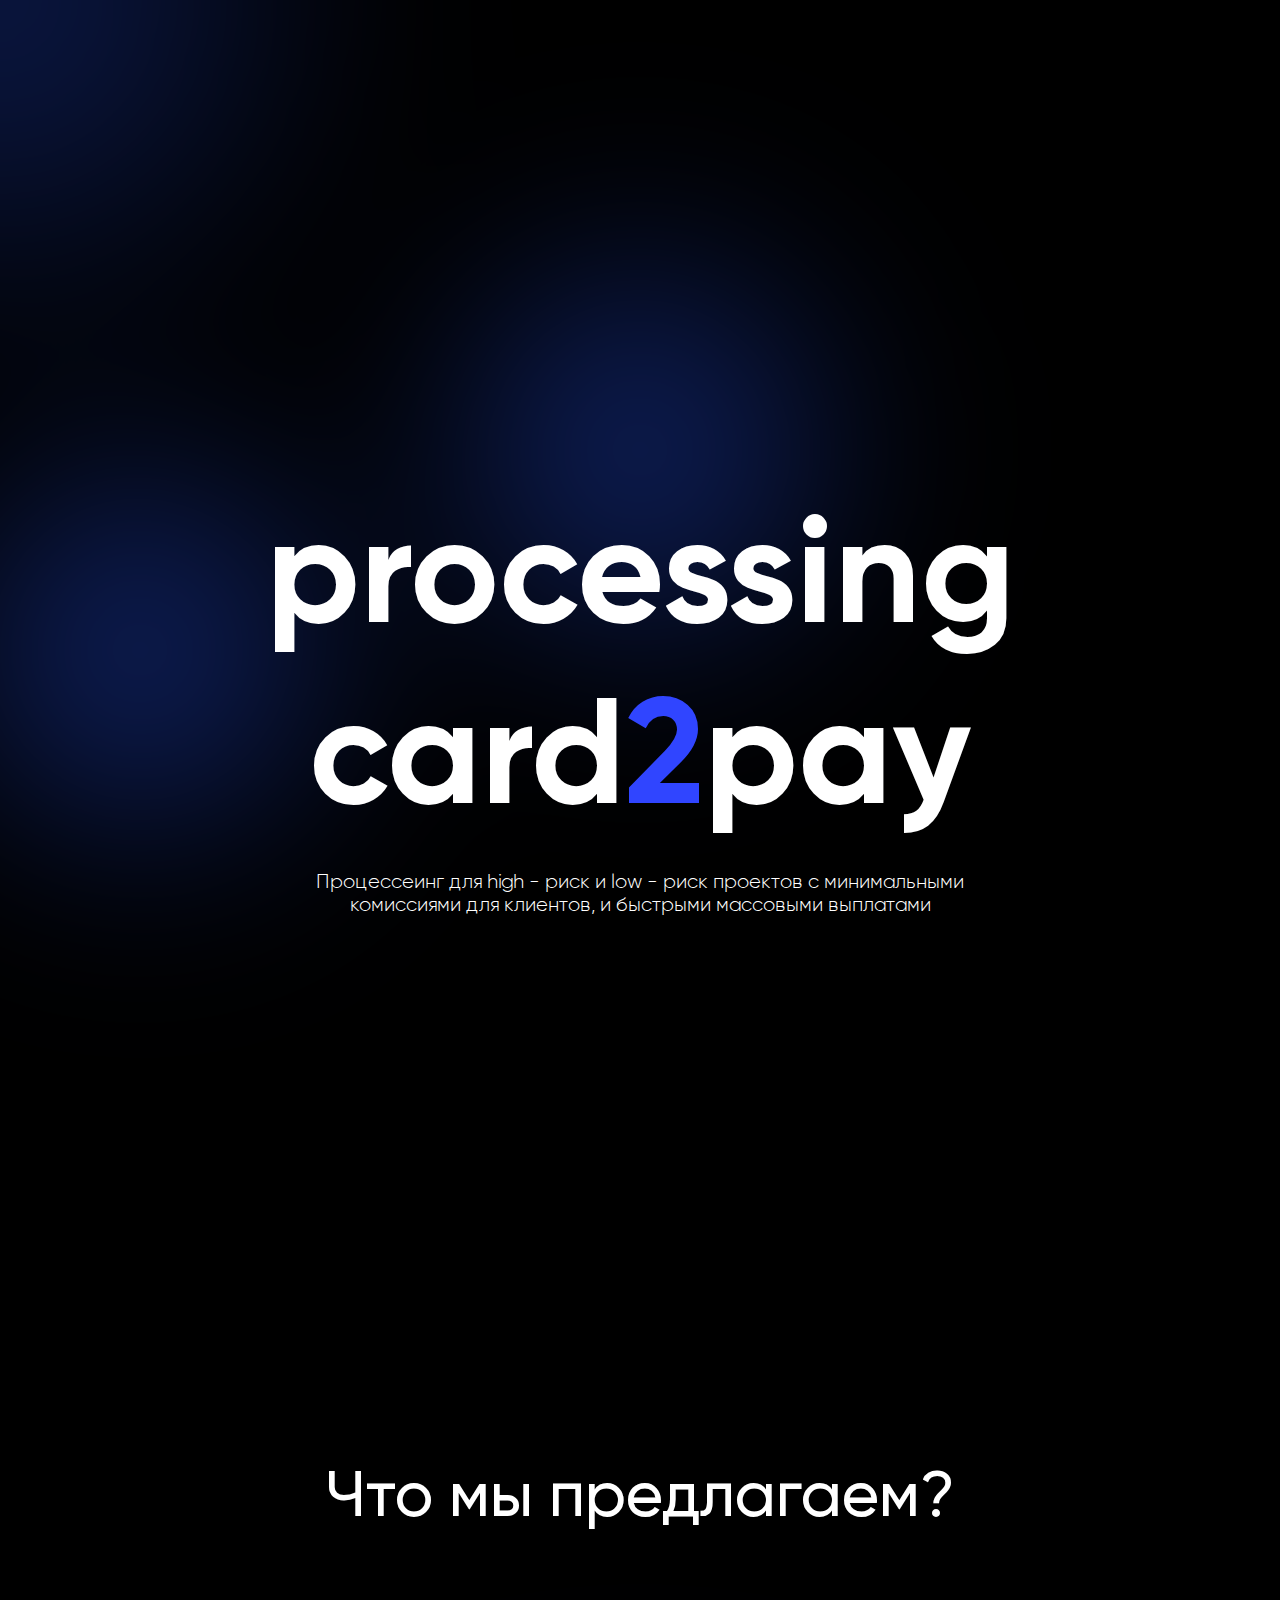
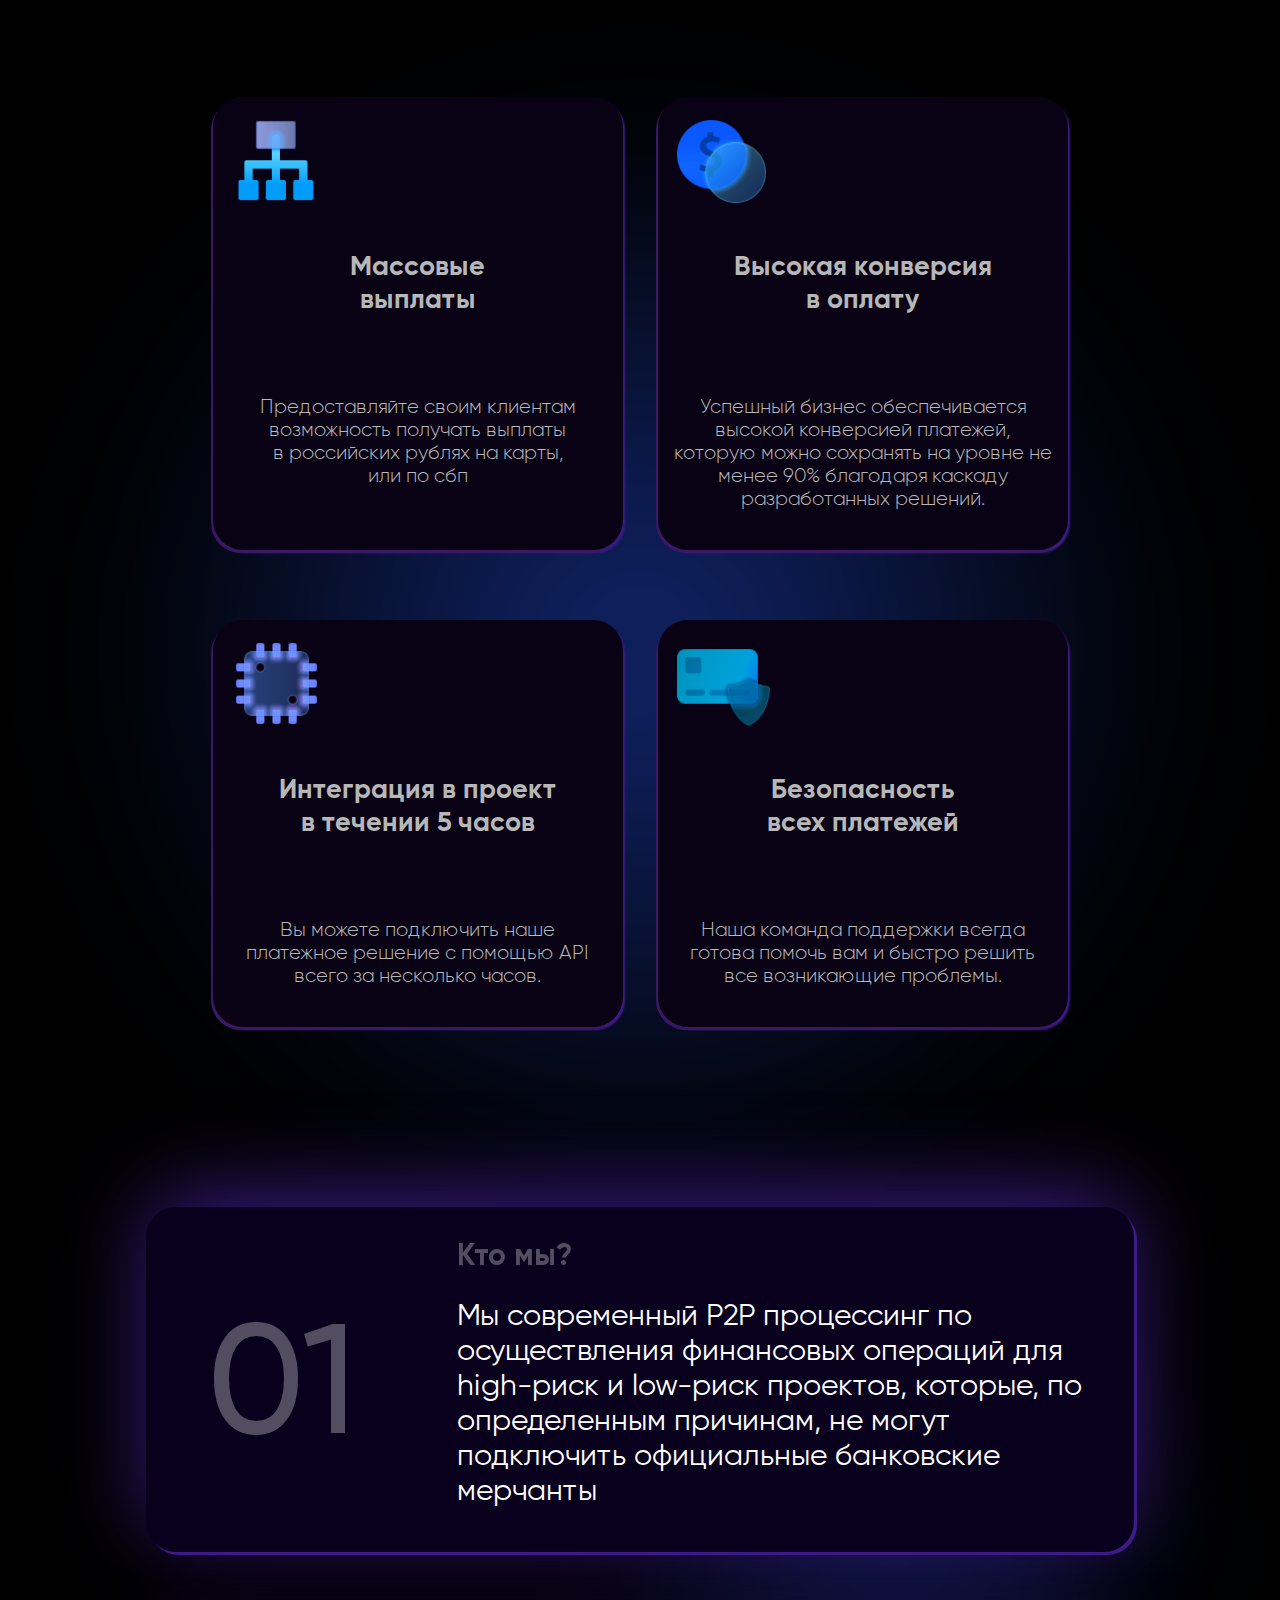
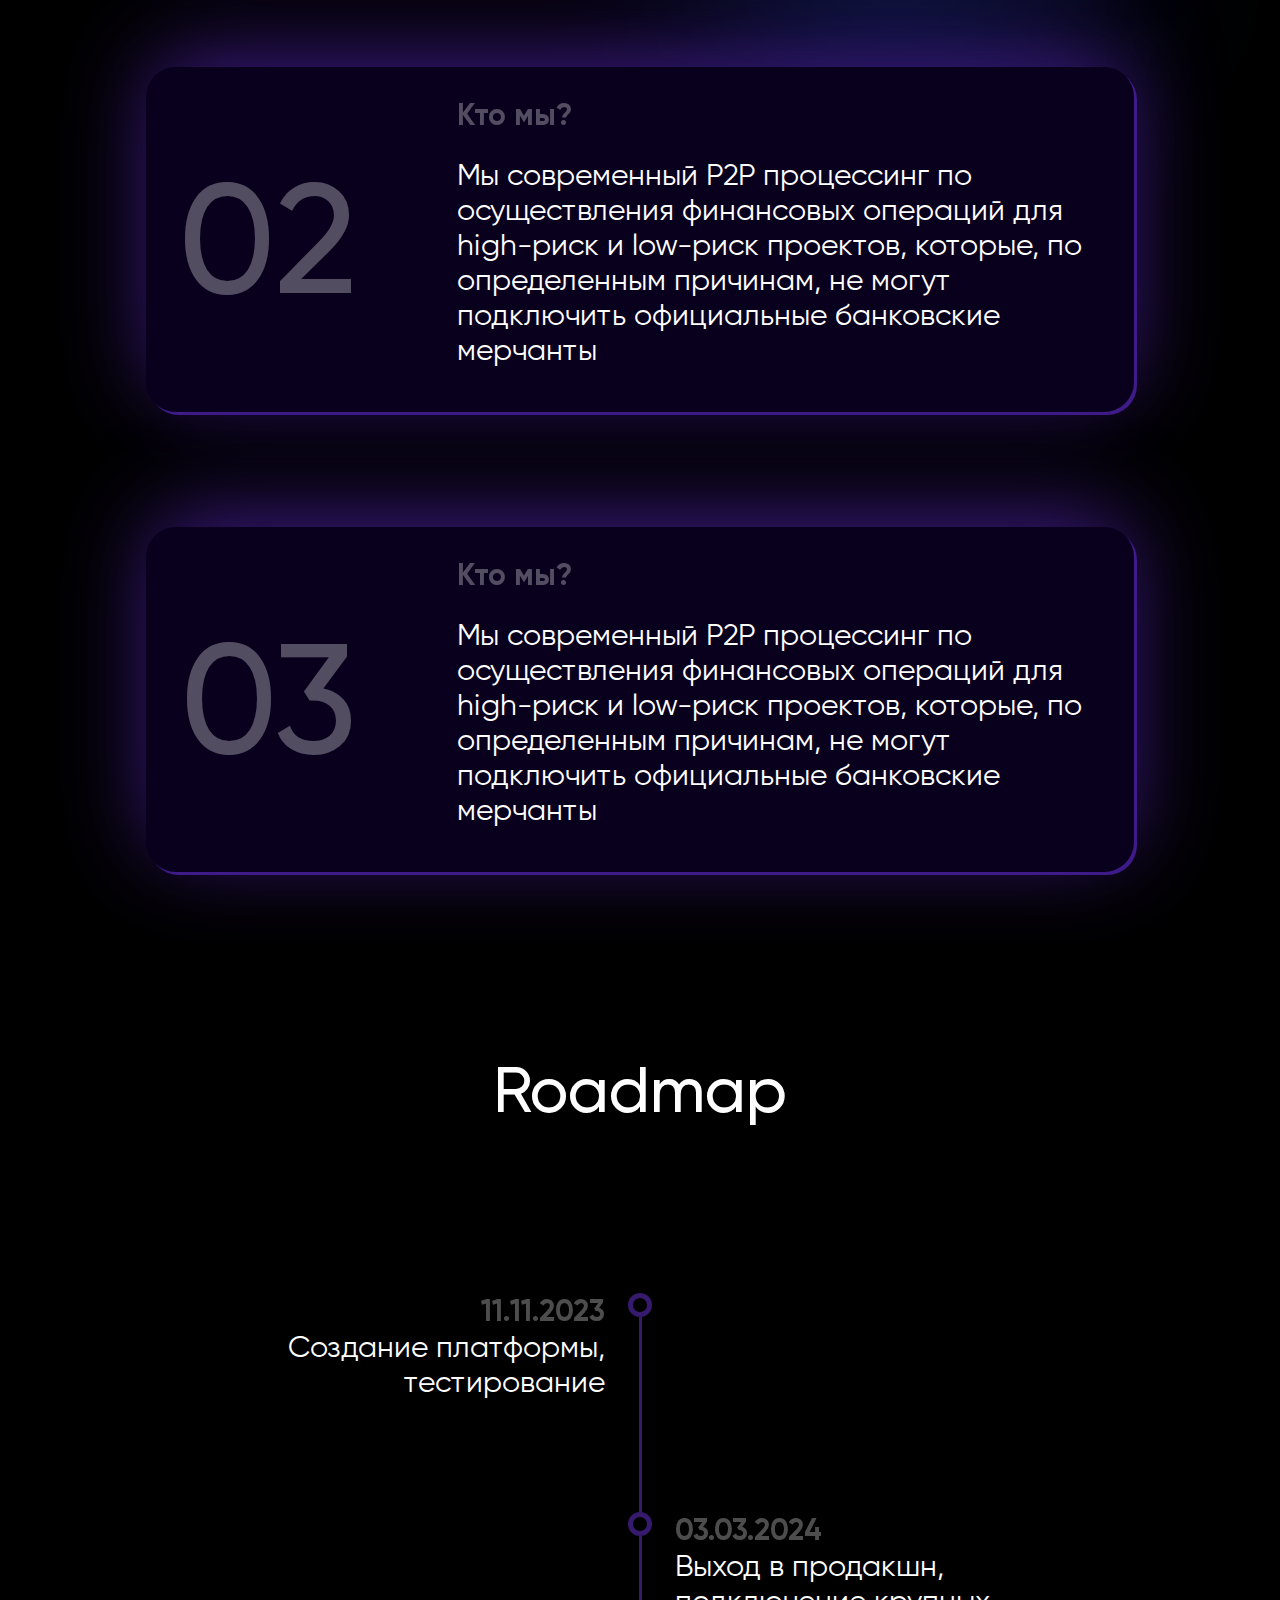
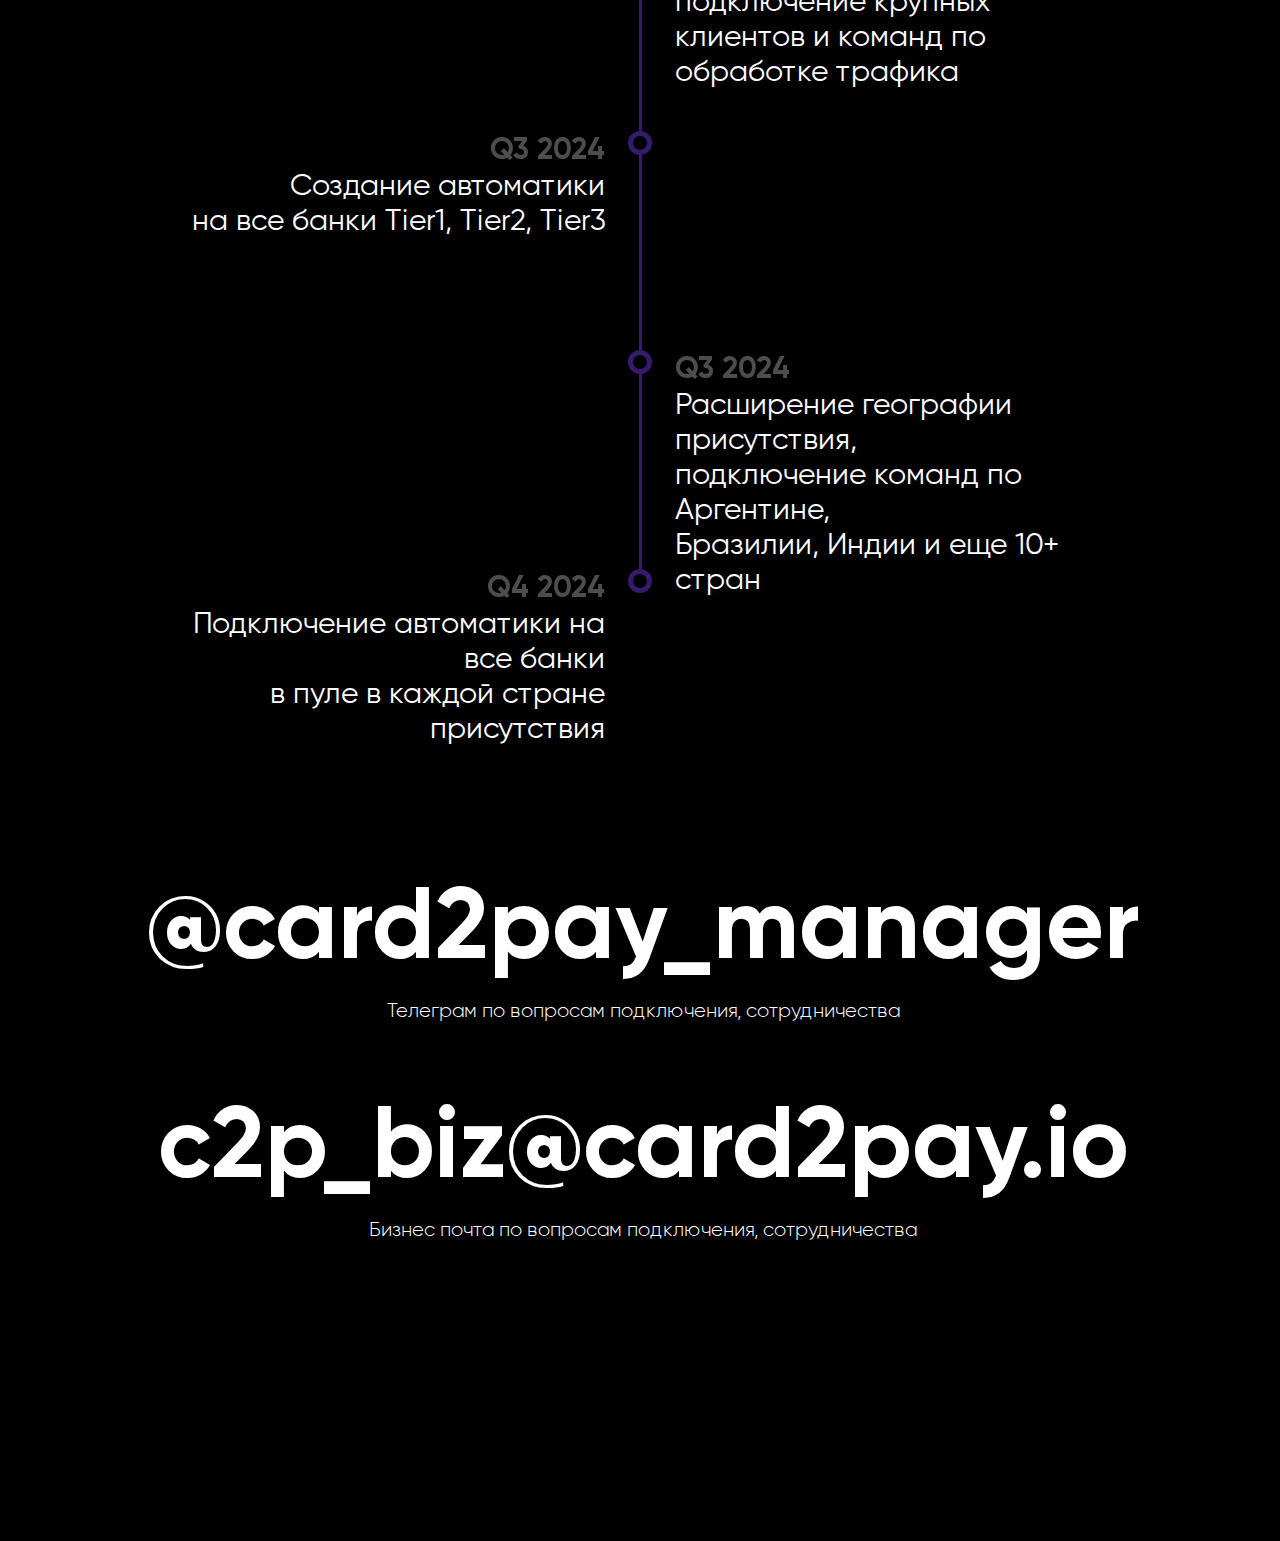
==== index3.html @ fde4495b "add: index3" ====
<!DOCTYPE html>
<html lang="en">

<head>
  <meta charset="UTF-8" />
  <meta name="viewport" content="width=device-width, initial-scale=1.0" />
  <link href="./style3.css" rel="stylesheet" />
  <!-- <link href="./animation.css" rel="stylesheet" /> -->
  <title>green-page</title>
</head>

<body>



  <div class="test">
    <div class="gradient-bg">
      <div class="gradients-container">
        <div class="g1"></div>
        <div class="g2"></div>
        <div class="g3"></div>
        <div class="g4"></div>
        <div class="g5"></div>
        <div class="interactive"></div>
      </div>
    </div>

    <div class='test2'>
      <div class="wrapper-page">
        <section class="header">
          <h1>processing card<span>2</span>pay</h1>
          <p class="description">Процессеинг для high - риск и low - риск проектов
            с минимальными комиссиями для клиентов,
            и быстрыми массовыми выплатами</p>
        </section>

        <section>
          <h2>Что мы предлагаем?</h2>
          <div class="offers">
            <div class="offer">
              <img src="./img/offer_1.svg" alt="Массовые выплаты" class="offer-img">
              <div class="offer-title">
                Массовые<br>
                выплаты
              </div>
              <div class="description">
                Предоставляйте своим клиентам<br> возможность получать выплаты<br>
                в российских рублях на карты,<br>
                или по сбп
              </div>
            </div>
            <div class="offer">
              <img src="./img/offer_2.svg" alt="Высокая конверсия
           в оплату" class="offer-img">
              <div class="offer-title">
                Высокая конверсия<br>
                в оплату
              </div>
              <div class="description">
                Успешный бизнес обеспечивается высокой конверсией платежей, которую можно сохранять на уровне не менее
                90% благодаря каскаду разработанных решений.
              </div>
            </div>
            <div class="offer">
              <img src="./img/offer_3.svg" alt="Интеграция в проект 
           в течении 5 часов" class="offer-img">
              <div class="offer-title">
                Интеграция в проект<br>
                в течении 5 часов
              </div>
              <div class="description">
                Вы можете подключить наше платежное решение с помощью API всего за несколько часов.
              </div>
            </div>
            <div class="offer">
              <img src="./img/offer_4.svg" alt="Безопасность всех платежей" class="offer-img">
              <div class="offer-title">
                Безопасность<br>
                всех платежей
              </div>
              <div class="description">
                Наша команда поддержки всегда готова помочь вам и быстро решить все возникающие проблемы.

              </div>
            </div>
          </div>
        </section>

        <section class="about-us">
          <div class="about-us_item">
            <div class="about-us_item-col-1">01</div>
            <div class="about-us_item-col-2">
              <div class="about-us_item-title">Кто мы?</div>
              <div>
                Мы современный P2P процессинг по осуществления финансовых операций для high-риск и low-риск проектов,
                которые,
                по определенным причинам,
                не могут подключить официальные банковские мерчанты
              </div>
            </div>
          </div>
          <div class="about-us_item">
            <div class="about-us_item-col-1">02</div>
            <div class="about-us_item-col-2">
              <div class="about-us_item-title">Кто мы?</div>
              <div>
                Мы современный P2P процессинг по осуществления финансовых операций для high-риск и low-риск проектов,
                которые,
                по определенным причинам,
                не могут подключить официальные банковские мерчанты
              </div>
            </div>
          </div>
          <div class="about-us_item">
            <div class="about-us_item-col-1">03</div>
            <div class="about-us_item-col-2">
              <div class="about-us_item-title">Кто мы?</div>
              <div>
                Мы современный P2P процессинг по осуществления финансовых операций для high-риск и low-риск проектов,
                которые,
                по определенным причинам,
                не могут подключить официальные банковские мерчанты
              </div>
            </div>
          </div>
        </section>

        <section>
          <h2>Roadmap</h2>
          <ol class="roadmap">
            <li class="stepper__item">
              <div class="roadmap-item odd">
                <span>11.11.2023</span><br>
                Создание платформы, тестирование
              </div>
            </li>
            <li class="stepper__item">
              <div class="roadmap-item even">
                <span>03.03.2024</span><br>
                Выход в продакшн, подключение крупных<br>
                клиентов и команд по обработке трафика
              </div>
            </li>
            <li class="stepper__item">
              <div class="roadmap-item odd">
                <span>Q3 2024</span><br>
                Создание автоматики<br>
                на все банки Tier1, Tier2, Tier3
              </div>
            </li>
            <li class="stepper__item">
              <div class="roadmap-item even">
                <span>Q3 2024</span><br>
                Расширение географии присутствия,<br>
                подключение команд по Аргентине,<br>
                Бразилии, Индии и еще 10+ стран
              </div>
            </li>
            <li class="stepper__item">
              <div class="roadmap-item odd">
                <span>Q4 2024</span><br>
                Подключение автоматики на все банки<br>
                в пуле в каждой стране присутствия
              </div>
            </li>
          </ol>
        </section>

        <section class="footer">
          <div class="footer-text">
            @card2pay_manager<br>
            <span class="description">
              Телеграм по вопросам подключения, сотрудничества
            </span>
          </div>
          <div class="footer-text">
            c2p_biz@card2pay.io<br>
            <span class="description">
              Бизнес почта по вопросам подключения, сотрудничества
            </span>
          </div>
        </section>
      </div>
    </div>

  </div>
</body>

</html>
---- style3.css ----
:root {
  --opacity: 10%;
  --color-bg1: rgb(22, 49, 143);
  --color-bg2: rgb(22, 49, 143);
  --color1: 22, 49, 143;
  --color3: 22, 49, 143;
  --color4: 22, 49, 143;
  --color5: 22, 49, 143;
  --color-interactive: 22, 49, 143;
  --circle-size: 70%;
  --blending: Soft-light;
  --opacity: 10%;
}

@keyframes moveInCircle {
  0% {
    transform: rotate(0deg);
  }

  50% {
    transform: rotate(180deg);
  }

  100% {
    transform: rotate(360deg);
  }
}

@keyframes moveVertical {
  0% {
    transform: translateY(-50%);
  }

  50% {
    transform: translateY(50%);
  }

  100% {
    transform: translateY(-50%);
  }
}

@keyframes moveHorizontal {
  0% {
    transform: translateX(-50%) translateY(-10%);
  }

  50% {
    transform: translateX(50%) translateY(10%);
  }

  100% {
    transform: translateX(-50%) translateY(-10%);
  }
}


.gradient-bg {
  /* width: 100vw; */
  /* overflow: hidden; */

  height: 100vh;
  position: relative;
  top: 0;
  left: 0;
  z-index: 1;
}


.gradients-container {
  filter: url(#goo) blur(90px);
  width: 100%;
  height: 100%;
}

.g1 {
  position: absolute;
  background: radial-gradient(circle at center, rgba(var(--color1), 0.8) 0, rgba(var(--color1), 0) 50%) no-repeat;
  mix-blend-mode: var(--blending);

  width: var(--circle-size);
  height: var(--circle-size);
  top: calc(50% - var(--circle-size) / 2);
  left: calc(50% - var(--circle-size) / 2);

  transform-origin: center center;
  animation: moveVertical 60s ease infinite;

  opacity: 1;
}

.g2 {
  position: absolute;
  background: radial-gradient(circle at center, rgba(var(--color2), 0.8) 0, rgba(var(--color2), 0) 50%) no-repeat;
  mix-blend-mode: var(--blending);

  width: var(--circle-size);
  height: var(--circle-size);
  top: calc(50% - var(--circle-size) / 2);
  left: calc(50% - var(--circle-size) / 2);

  transform-origin: calc(50% - 400px);
  animation: moveInCircle 20s reverse infinite;

  opacity: 1;
}

.g3 {
  position: absolute;
  background: radial-gradient(circle at center, rgba(var(--color3), 0.8) 0, rgba(var(--color3), 0) 50%) no-repeat;
  mix-blend-mode: var(--blending);

  width: var(--circle-size);
  height: var(--circle-size);
  top: calc(50% - var(--circle-size) / 2 + 200px);
  left: calc(50% - var(--circle-size) / 2 - 500px);

  transform-origin: calc(50% + 400px);
  animation: moveInCircle 40s linear infinite;

  opacity: 1;
}

.g4 {
  position: absolute;
  background: radial-gradient(circle at center, rgba(var(--color4), 0.8) 0, rgba(var(--color4), 0) 50%) no-repeat;
  mix-blend-mode: var(--blending);

  width: var(--circle-size);
  height: var(--circle-size);
  top: calc(350% - var(--circle-size) / 2);
  left: calc(70% - var(--circle-size) / 2);

  transform-origin: calc(50% - 200px);
  animation: moveHorizontal 40s ease infinite;

  opacity: 0.7;
}

.g5 {
  position: absolute;
  background: radial-gradient(circle at center, rgba(var(--color5), 0.8) 0, rgba(var(--color5), 0) 50%) no-repeat;
  mix-blend-mode: var(--blending);

  width: calc(var(--circle-size) * 2);
  height: calc(var(--circle-size) * 2);
  top: calc(250% - var(--circle-size));
  left: calc(50% - var(--circle-size));

  transform-origin: calc(50% - 800px) calc(50% + 200px);
  animation: moveInCircle 20s ease infinite;

  opacity: 1;
}

.interactive {
  position: absolute;
  background: radial-gradient(circle at center, rgba(var(--color-interactive), 0.8) 0, rgba(var(--color-interactive), 0) 50%) no-repeat;
  mix-blend-mode: var(--blending);

  width: 100%;
  height: 100%;
  top: -50%;
  left: -50%;

  opacity: 0.7;
}


@font-face {
  font-family: "GilroyRegular";
  src: url("./fonts/Gilroy-Regular.ttf");
}

@font-face {
  font-family: "GilroyBold";
  src: url("../../fonts/Gilroy-Bold.ttf");
}

@font-face {
  font-family: "GilroyLight";
  src: url("./fonts/Gilroy-Light.ttf");
}

@font-face {
  font-family: "GilroyMedium";
  src: url("./fonts/Gilroy-Medium.ttf");
}

/* @font-face {
  font-family: "GilroyThin";
  src: url("./fonts/Gilroy-Thin.ttf");
} */

/* @font-face {
    font-family: "GilroyThin";
    src: url("./fonts/Gilroy-Thin.woff");
} */



/* @font-face {
    font-family: "GilroyThin";
    src: url("./fonts/Gilroy.otf");
}  */

/* @font-face {
    font-family: "Futura";
    src: url("../../fonts/FuturaPT-Medium.woff");
} */










* {
  margin: 0;
  padding: 0;
  border: 0px;

  font-family: GilroyRegular, sans-serif;
  color: white;
  font-weight: 500;
  text-align: center;
  font-size: 13px;

  /* outline: 1px solid red !important; */
}

a {
  text-decoration: none;
}

body {
  background: black;
  overflow-x: hidden;
}


.test {
  position: relative;
}

.test2 {
  z-index: 1000;
  position: absolute;
  top: 0;
  left: 50%;
  transform: translate(-50%, 0%);
  width: 100%;
}

.wrapper-page {
  max-width: 1920px;
  margin: auto;
  padding: 120px 30px;
}

section {
  margin-bottom: 90px;
}

.header {
  display: flex;
  flex-direction: column;
  align-items: center;
  gap: 28px;
  padding: 90px 0;
}

h1,
h1 span {
  font-family: GilroyBold, sans-serif;
  font-size: 60px;
}

h1 span {
  color: #3045FF;
}

.description {
  font-family: GilroyLight, sans-serif;
  font-size: 12px;
}

.header .description {
  max-width: 740px;
}

h2 {
  font-family: GilroyMedium, sans-serif;
  font-size: 30px;
  margin-bottom: 75px;
}

.offers {
  display: flex;
  flex-wrap: wrap;
  justify-content: center;
  row-gap: 70px;
  column-gap: 35px;
}

.offer {
  /* border: 3px solid #310343; */
  border-radius: 30px;
  padding: 15px 15px 40px;
  max-width: 380px;
  min-width: 330px;
  box-shadow: -2px 3px #3A1865, 2px 3px 2px #3F1B89;
  background: #090215;
}

.offer-img {
  display: flex;
  height: 97px;
}

.offer-title {
  font-family: GilroyBold, sans-serif;
  font-size: 20px;
  padding: 40px 0 80px;
  color: #B7B7B7;
}

.offer .description {
  color: #B7B7B7;
}

.about-us {
  display: grid;
  gap: 80px;
}

.about-us_item {
  display: flex;
  /* border: 3px solid #310343; */
  border-radius: 30px;
  background: #09001D;
  box-shadow: 3px 3px #3F1B89, 0 -15px 3em -6px #3F1B89;
  max-width: 1535px;
  margin: auto;
}


.about-us_item-col-1 {
  font-family: GilroyMedium, sans-serif;
  font-size: 156px;
  opacity: 0.3;
  margin-left: -100px;
}

.about-us_item-col-2 {
  padding: 20px 15px 30px;
  text-align: left;
}

.about-us_item-col-2 div {
  text-align: left;
}

.about-us_item-title {
  margin-bottom: 24px;
}

.about-us_item-title,
.roadmap-item span {
  font-family: GilroyBold, sans-serif;
  font-size: 15px;
  opacity: 0.3;
}

.roadmap {
  padding-bottom: 30px;
}

.roadmap-item {
  text-align: right;

  position: absolute;
  margin-right: 35px;
  /* top: 25px; */
}

.stepper__item {
  display: flex;
  flex-direction: column;
  /* align-items: center; */
  align-items: flex-end;
  position: relative;
}

.stepper__item::before {
  border-radius: 50%;
  border: 5px solid #351A6D;
  content: counter(section);
  display: flex;
  font-size: 0;
  height: 24px;
  width: 24px;
}

:after,
:before {
  -webkit-box-sizing: border-box;
  -moz-box-sizing: border-box;
  box-sizing: border-box;
}

.stepper__item:not(:last-child):after {
  content: "";
  position: absolute;
  background-color: #351A6D;
  /* left: calc(50% + -0.5px); */
  right: 10px;
  top: 24px;
  height: 95px;
  width: 3px;
}

.stepper__item:not(:first-child) {
  margin-top: 95px;
}

.footer {
  display: grid;
  gap: 60px;
}

.footer-text {
  font-family: GilroyBold, sans-serif;
  font-size: 33px;
  gap: 15px;
  align-items: center;
  display: flex;
  flex-direction: column;
}

.footer-text .description {
  width: 290px;
}

@media (min-width: 1200px) {
  * {
    font-size: 30px;
  }

  .wrapper-page {
    padding: 120px 146px;
  }

  section {
    margin-bottom: 180px;
  }

  .header {
    padding: 360px 0;
  }

  h1,
  h1 span {
    font-size: 150px;
  }

  .description {
    font-size: 20px;
  }

  h2 {
    font-size: 65px;
    margin-bottom: 165px;
  }

  .offer {
    width: 380px;
  }

  .offer-title {
    font-size: 27px;
  }

  .about-us {
    gap: 115px;
  }

  .about-us_item-col-1 {
    margin-left: inherit;
    max-width: 215px;
    display: flex;
    justify-content: flex-end;
    align-items: center;
    width: 100%;
  }

  .about-us_item-col-2 {
    padding: 30px 45px 45px 100px;
  }

  .about-us_item-title,
  .roadmap-item span {
    font-size: 30px;
  }

  .roadmap {
    padding-bottom: 90px;
  }

  .stepper__item {
    align-items: center;
  }

  .stepper__item:not(:last-child):after {
    right: inherit;
  }

  .odd {
    right: 50%;
  }

  .even {
    left: 50%;
    margin-right: inherit;
    margin-left: 35px;
    text-align: left;
  }

  .stepper__item:not(:last-child):after {
    height: 195px;
  }

  .stepper__item:not(:first-child) {
    margin-top: 195px;
  }

  .footer-text {
    font-size: 100px;
  }

  .footer-text .description {
    width: inherit;
  }
}
---- animation.css ----
:root {
  /* --opacity: 10%; */
  /* --color-bg1: red;
    --color-bg2: red; */
  --color1: 33, 122, 103;
  --color3: 33, 122, 103;
  --color4: 33, 122, 103;
  --color5: 33, 122, 103;

  --color-red: 144, 54, 54;
  --color-interactive: 33, 122, 103;
  /* --circle-size-big: 50%; */
  --circle-size-small: 360px;
  --circle-size-big: 800px;
  /* --blending: Soft-light; */
  --opacity-g: 0.3;
  --w-390: calc((100% - 390px) / 2);
  --w-1440: calc((100% - 1440px) / 2);
  --w-992: calc((100% - 992px) / 2);
  --w-744: calc((100% - 744px) / 2);

  --opacity: 0.5;

  /* --w-744: calc((100 - 744px) / 2); */
}

.gradient-bg {
  /* width: 100vw;
    height: 100vh; */
  /* position: relative; */
  overflow: hidden;
  background: black;
  /* top: 0;
    left: 0; */
}

.gradient-bg svg {
  display: none;
}

.gradients-container {
  /* filter: url(#goo) blur(90px); */
  width: 100%;
  height: 100%;
  top: 0;
  /* right: 0; */
  position: absolute;
}

@keyframes g1 {
  0% {
    transform: translateX(-50%) translateY(-100vh);
  }

  100% {
    transform: translateX(0) translateY(0);
  }
}

@keyframes g2 {
  0% {
    transform: translateX(150%) translateY(100vh);
  }

  100% {
    transform: translateX(0) translateY(0);
  }
}

@keyframes g1-1 {
  0% {
    transform: translateX(0) translateY(0);
  }

  50% {
    transform: translateX(-150px) translateY(-50px);
  }

  100% {
    transform: translateX(0) translateY(0);
  }
}

@keyframes g2-2 {
  0% {
    transform: translateX(0) translateY(0);
  }

  50% {
    transform: translateX(150px) translateY(150px);
  }

  100% {
    transform: translateX(0) translateY(0);
  }
}

@keyframes g3 {
  0% {
    transform: translateX(0) translateY(0);
  }

  100% {
    transform: translateX(0) translateY(0);
  }

  from {
    opacity: 0;
  }
  to {
    opacity: 1;
  }
}

.g {
  background: radial-gradient(
      circle at center,
      rgba(var(--color1), 1) 0,
      rgba(var(--color1), 0) 80%
    )
    no-repeat;
  width: var(--circle-size-small);
  height: var(--circle-size-small);
}

.g1 {
  top: -50px;
  right: calc(var(--w-390) - 100px);
  filter: url(#goo) blur(90px);
  position: fixed;
  animation: g3 2s;
  /* animation: 
  g1-1 5s infinite reverse 2s, 
  g1 2s 1 alternate; */
  opacity: 1;
}

.g2 {
  top: 150px;
  left: calc(var(--w-390) - 160px);
  filter: url(#goo) blur(90px);
  position: absolute;
  animation: g3 2s;
  /* animation: 
  g2-2 5s infinite reverse 2s, 
  g2 2s 1 alternate; */
  opacity: 1;
}

.g3,
.g4 {
  top: -20px;
  left: 15px;
  filter: url(#goo) blur(90px);
  position: absolute;
  animation: g3 2s;
}


.g3 {
  background: radial-gradient(
      circle at center,
      rgba(var(--color1), var(--opacity)) 0,
      rgba(var(--color1), 0) 80%
    )
    no-repeat !important;
}
.g4 {
  background: radial-gradient(
      circle at center,
      rgba(var(--color-red), var(--opacity)) 0,
      rgba(var(--color-red), 0) 80%
    )
    no-repeat !important;
}

.loader,
.loader div,
.loader div:after {
  box-sizing: border-box;
}

.loader {
  /* color: blue; */
  display: inline-block;
  position: relative;
  width: 76px;
  height: 76px;
}

.loader div {
  transform-origin: 40px 40px;
  animation: loader 1.2s linear infinite;
}

.loader div:after {
  content: " ";
  display: block;
  position: absolute;
  top: 3.2px;
  left: 36.8px;
  width: 10px;
  height: 20px;
  border-radius: 5px;
  background: white;
}

.loader div:nth-child(1) {
  transform: rotate(0deg);
  animation-delay: -1.1s;
}

.loader div:nth-child(2) {
  transform: rotate(30deg);
  animation-delay: -1s;
}

.loader div:nth-child(3) {
  transform: rotate(60deg);
  animation-delay: -0.9s;
}

.loader div:nth-child(4) {
  transform: rotate(90deg);
  animation-delay: -0.8s;
}

.loader div:nth-child(5) {
  transform: rotate(120deg);
  animation-delay: -0.7s;
}

.loader div:nth-child(6) {
  transform: rotate(150deg);
  animation-delay: -0.6s;
}

.loader div:nth-child(7) {
  transform: rotate(180deg);
  animation-delay: -0.5s;
}

.loader div:nth-child(8) {
  transform: rotate(210deg);
  animation-delay: -0.4s;
}

.loader div:nth-child(9) {
  transform: rotate(240deg);
  animation-delay: -0.3s;
}

.loader div:nth-child(10) {
  transform: rotate(270deg);
  animation-delay: -0.2s;
}

.loader div:nth-child(11) {
  transform: rotate(300deg);
  animation-delay: -0.1s;
}

.loader div:nth-child(12) {
  transform: rotate(330deg);
  animation-delay: 0s;
}

@keyframes loader {
  0% {
    opacity: 1;
  }

  100% {
    opacity: 0;
  }
}

@media (min-width: 744px) {

  @keyframes g1-1 {
    0% {
      transform: translateX(0) translateY(0);
    }
  
    50% {
      transform: translateX(-150px) translateY(-50px);
    }
  
    100% {
      transform: translateX(0) translateY(0);
    }
  }
  
  @keyframes g2-2 {
    0% {
      transform: translateX(0) translateY(0);
    }
  
    50% {
      transform: translateX(150px) translateY(150px);
    }
  
    100% {
      transform: translateX(0) translateY(0);
    }
  }

  
  .g1 {
    left: calc(var(--w-744) + 530px - 200px);

    animation: 
    g1-1 5s infinite reverse 2s, 
    g1 2s 1 alternate;
  }


  .g2 {
    top: 90px;
    left: calc(var(--w-744) - 20px);
    animation: 
    g2-2 5s infinite reverse 2s, 
    g2 2s 1 alternate;
  }

  .g3,
  .g4 {
    top: -40px;
    left: calc(var(--w-744) + 210px);
  }
}

@media (min-width: 992px) {

  @keyframes g1-1 {
    0% {
      transform: translateX(0) translateY(0);
    }
  
    50% {
      transform: translateX(120px) translateY(130px);
    }
  
    100% {
      transform: translateX(0) translateY(0);
    }
  }
  
  @keyframes g2-2 {
    0% {
      transform: translateX(0) translateY(0);
    }
  
    50% {
      transform: translateX(-150px) translateY(-60px);
    }
  
    100% {
      transform: translateX(0) translateY(0);
    }
  }

  .g {
    background: radial-gradient(
        circle at center,
        rgba(var(--color1), 1) 0,
        rgba(var(--color1), 0.2) 50%
      )
      no-repeat;
    width: var(--circle-size-big);
    height: var(--circle-size-big);
  }

  .g1 {
    top: 350px;
    left: calc(var(--w-992) - 200px);
    animation: 
    g1-1 5s infinite reverse 2s, 
    g1 2s 1 alternate;
  }

  /* w экрана - w разрешения = остаток по бокам / 2  */

  .g2 {
    top: -60px;
    /* top: 350px; */
    /* left: 15%; */
    left: calc(var(--w-992) + 583px - 200px);
    animation: 
    g2-2 5s infinite reverse 2s, 
    g2 2s 1 alternate;
  }

  .g3,
  .g4 {
    top: -120px;
    left: inherit;
  }

  .g5 {
    left: inherit;
  }

  /* .loader {
    width: 150px;
    height: 150px;
  } */

  .loader div {
    transform-origin: 27px 35px;
  }

  .loader div:after {
    width: 17px;
    height: 40px;
    border-radius: 15px;
    top: -40px;
    left: 20px;
  }
}

@media (min-width: 1440px) {
  .g1 {
    top: 360px;
    left: calc(var(--w-1440) - 400px);
    /* left: 0; */
  }

  .g2 {
    top: 0;
    /* left: 15%; */
    left: calc(var(--w-1440) - 400px + 583px);
  }

  .g3,
  .g4 {
    left: auto;
  }
}
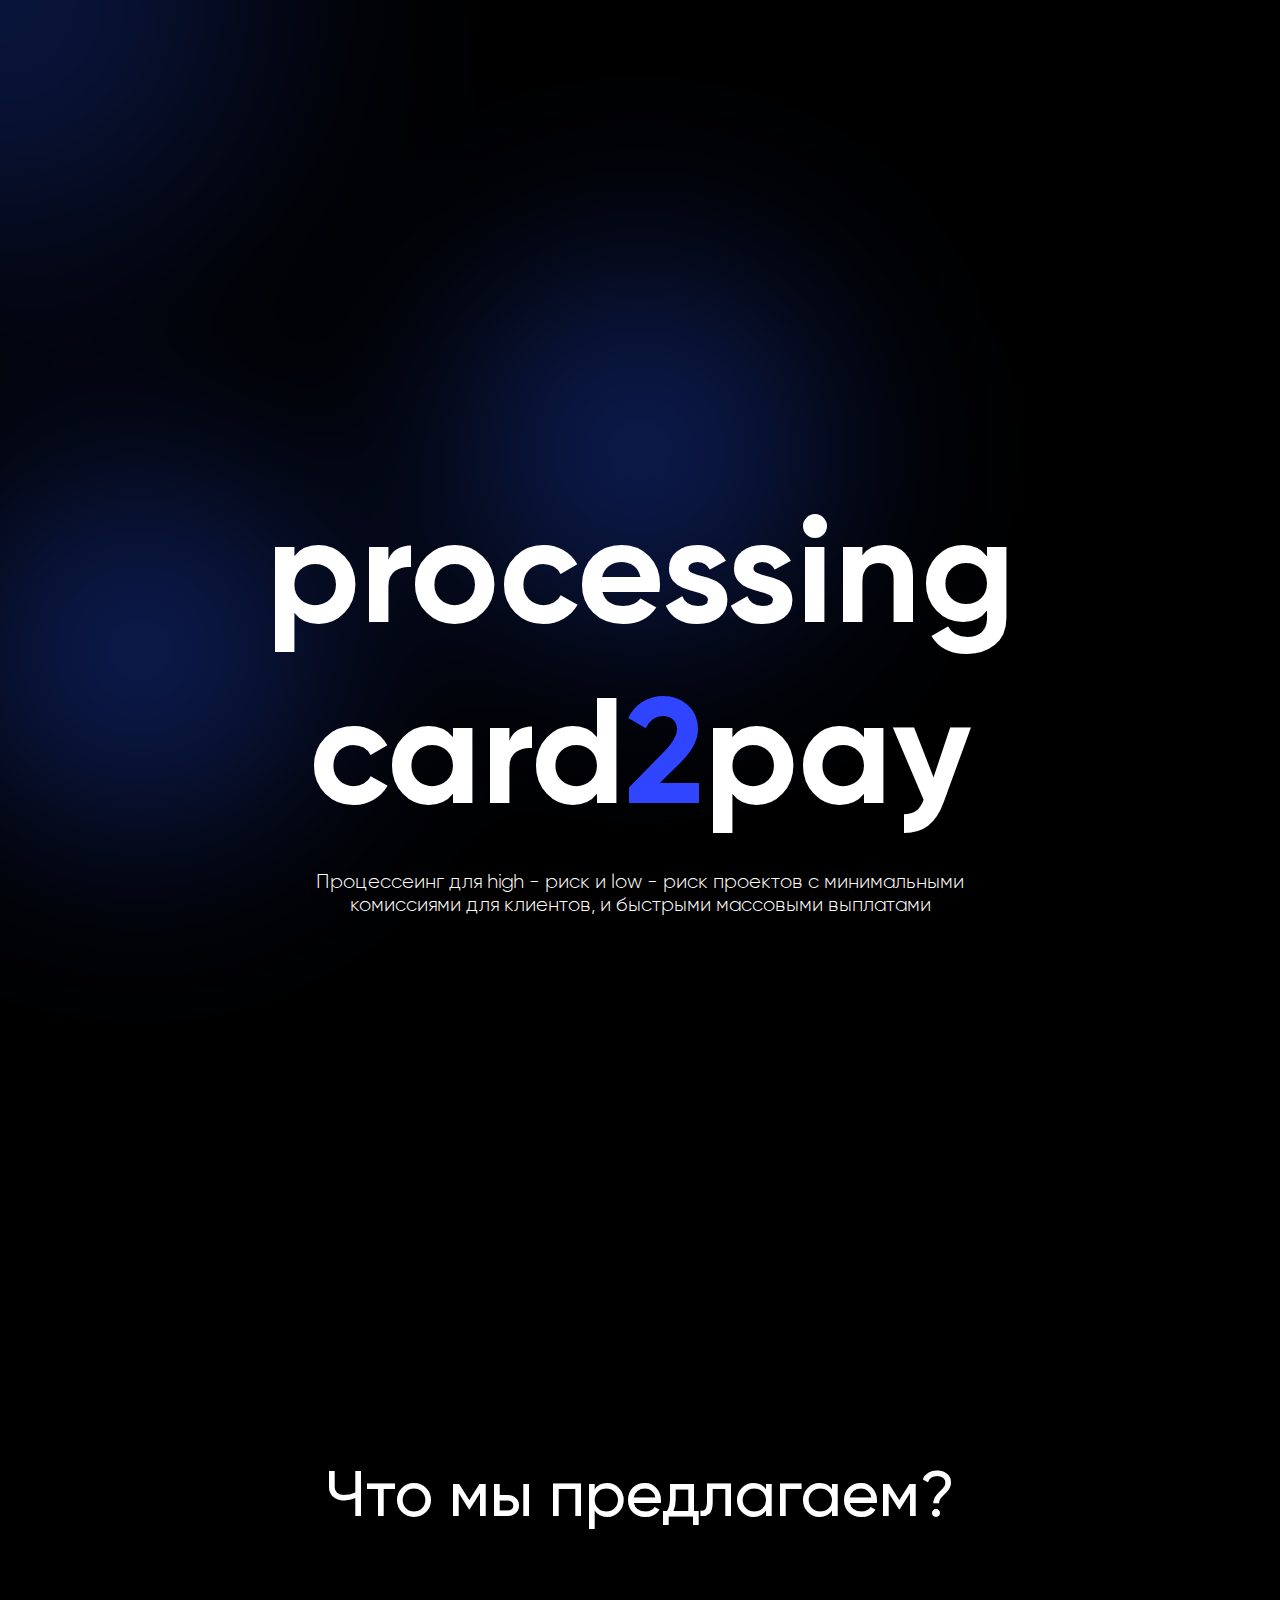
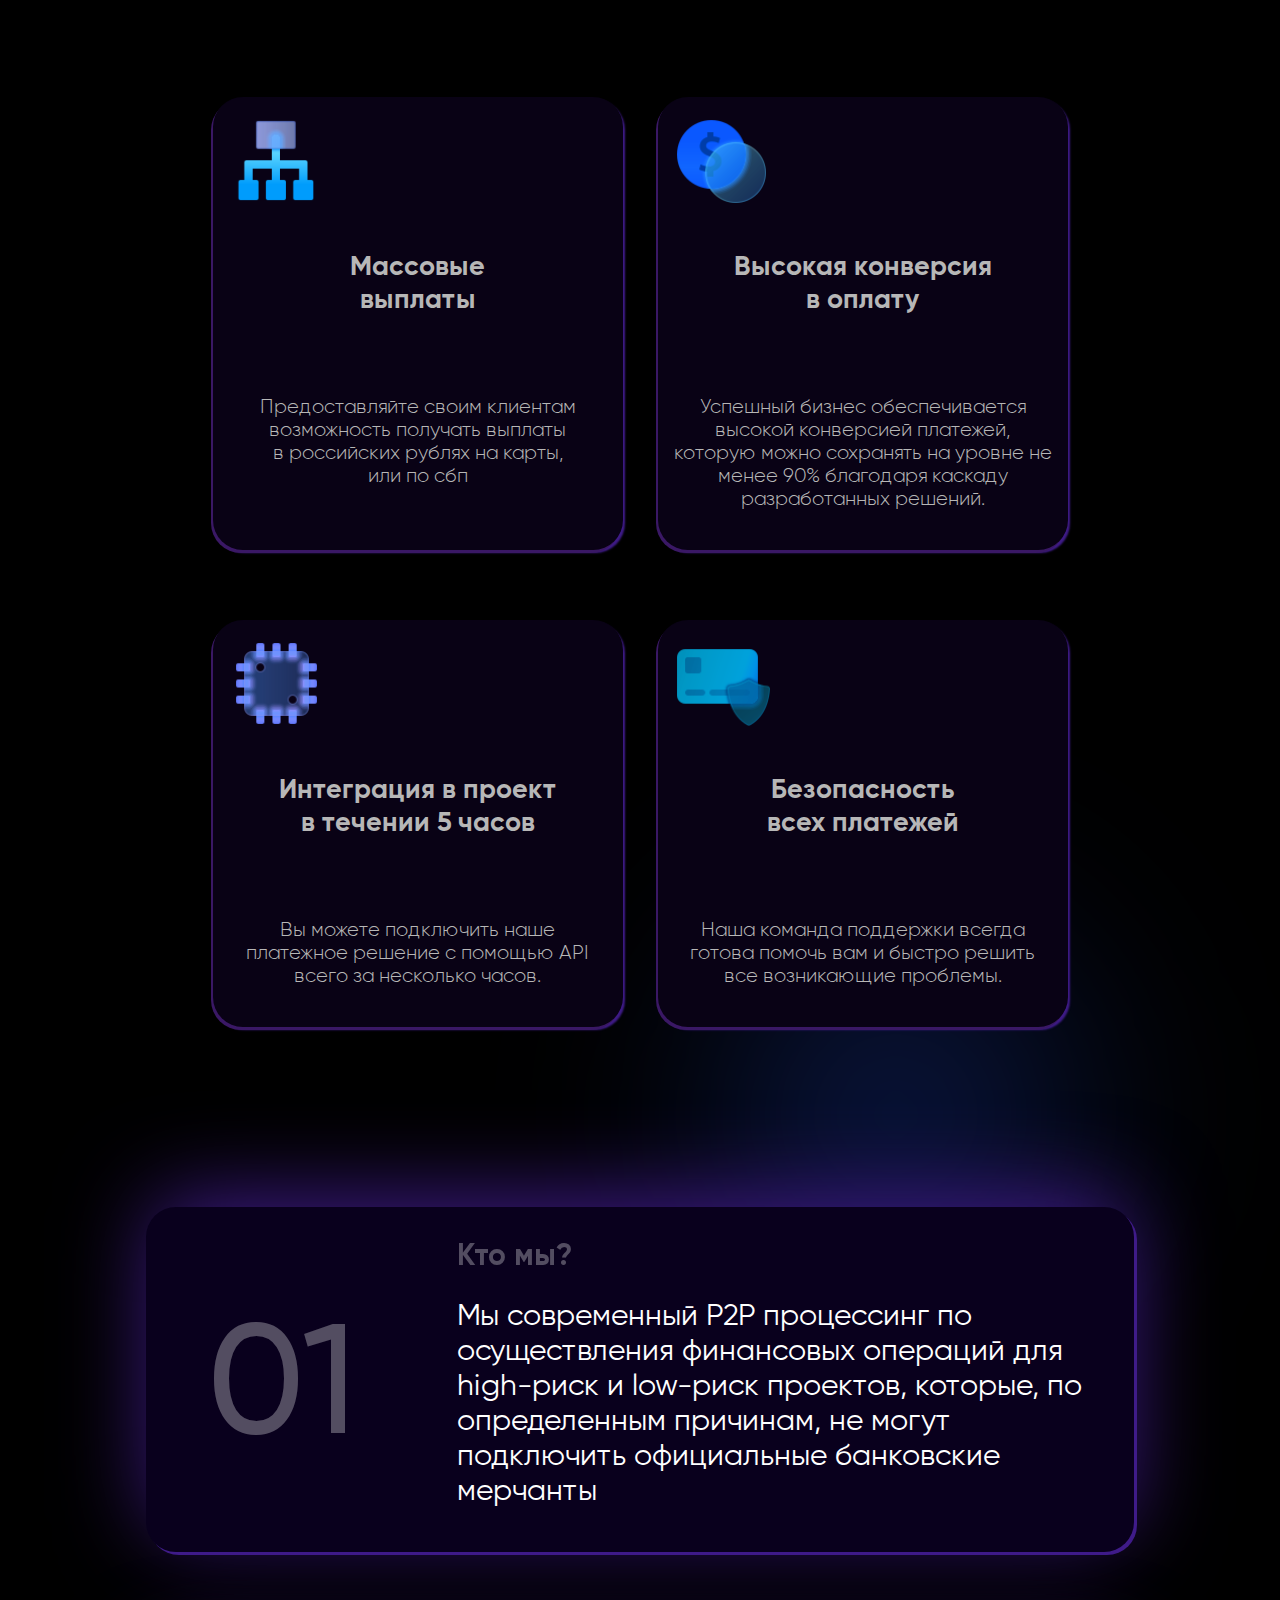
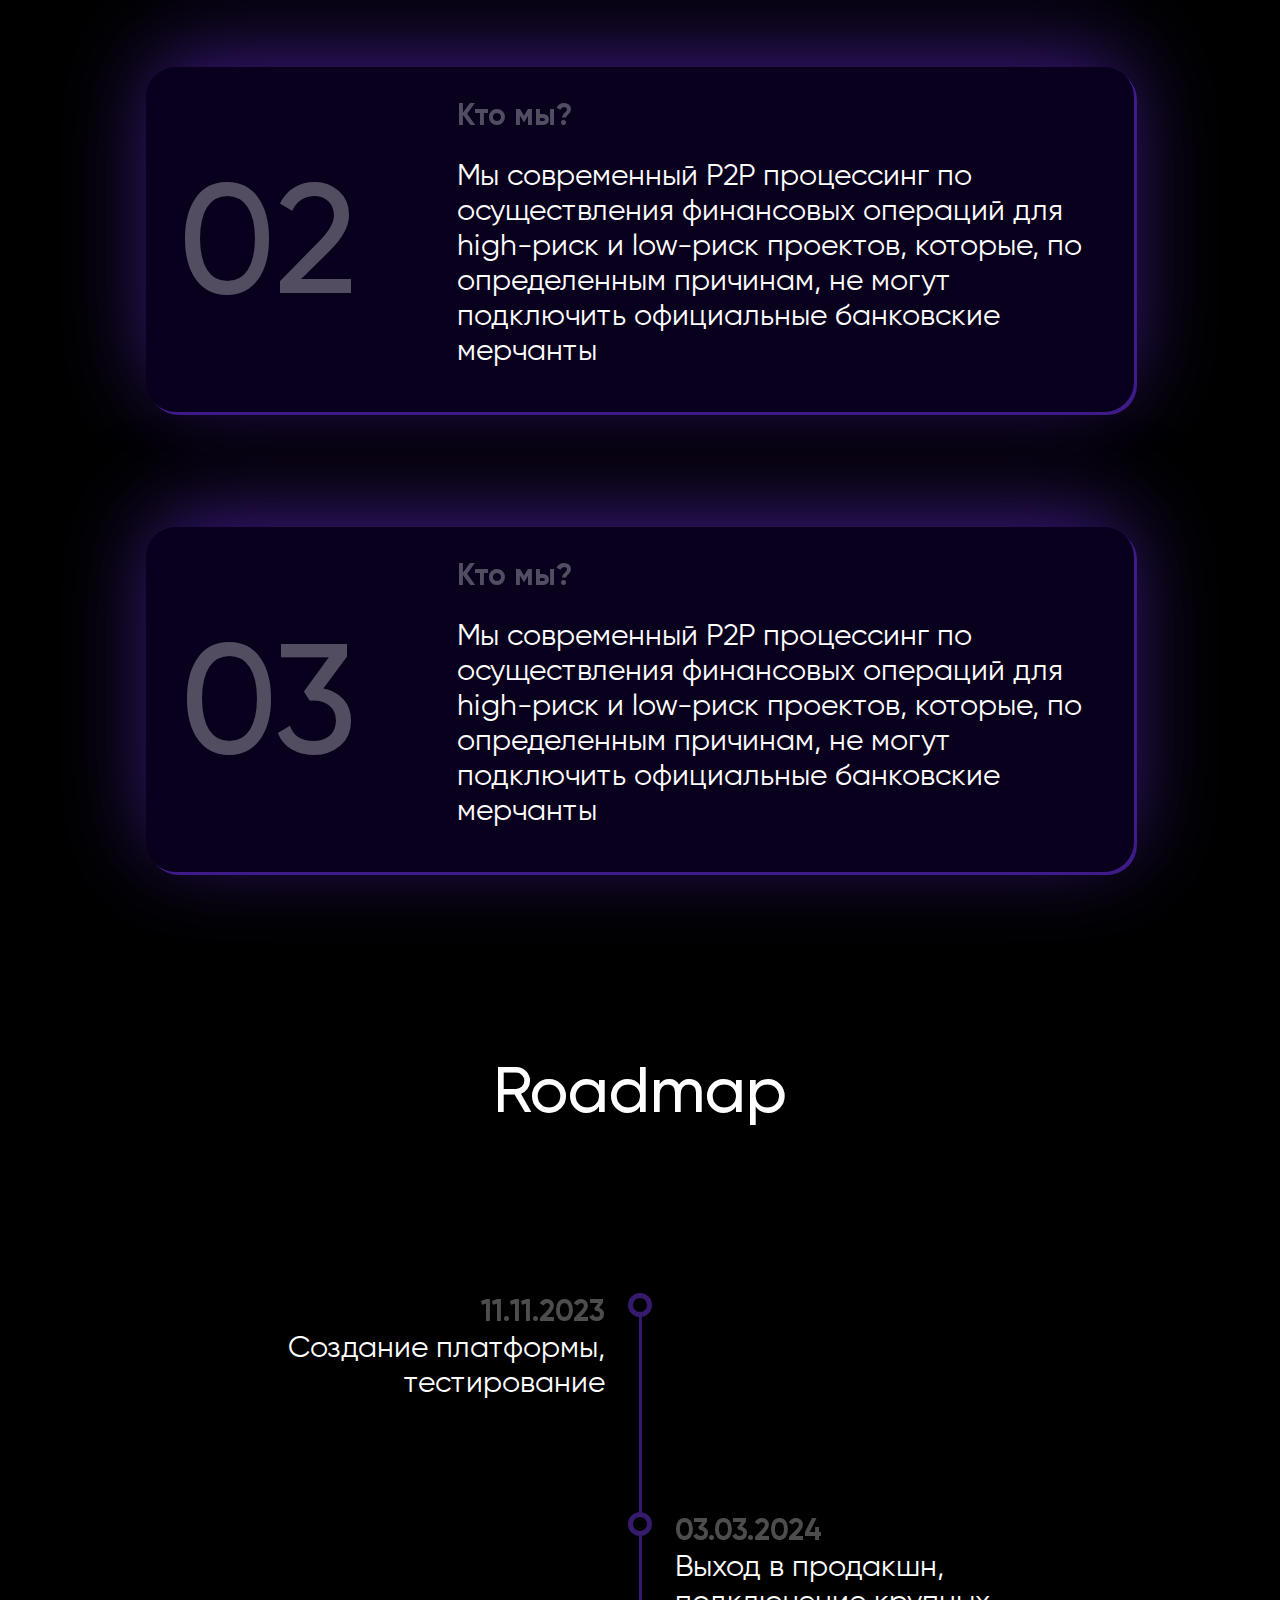
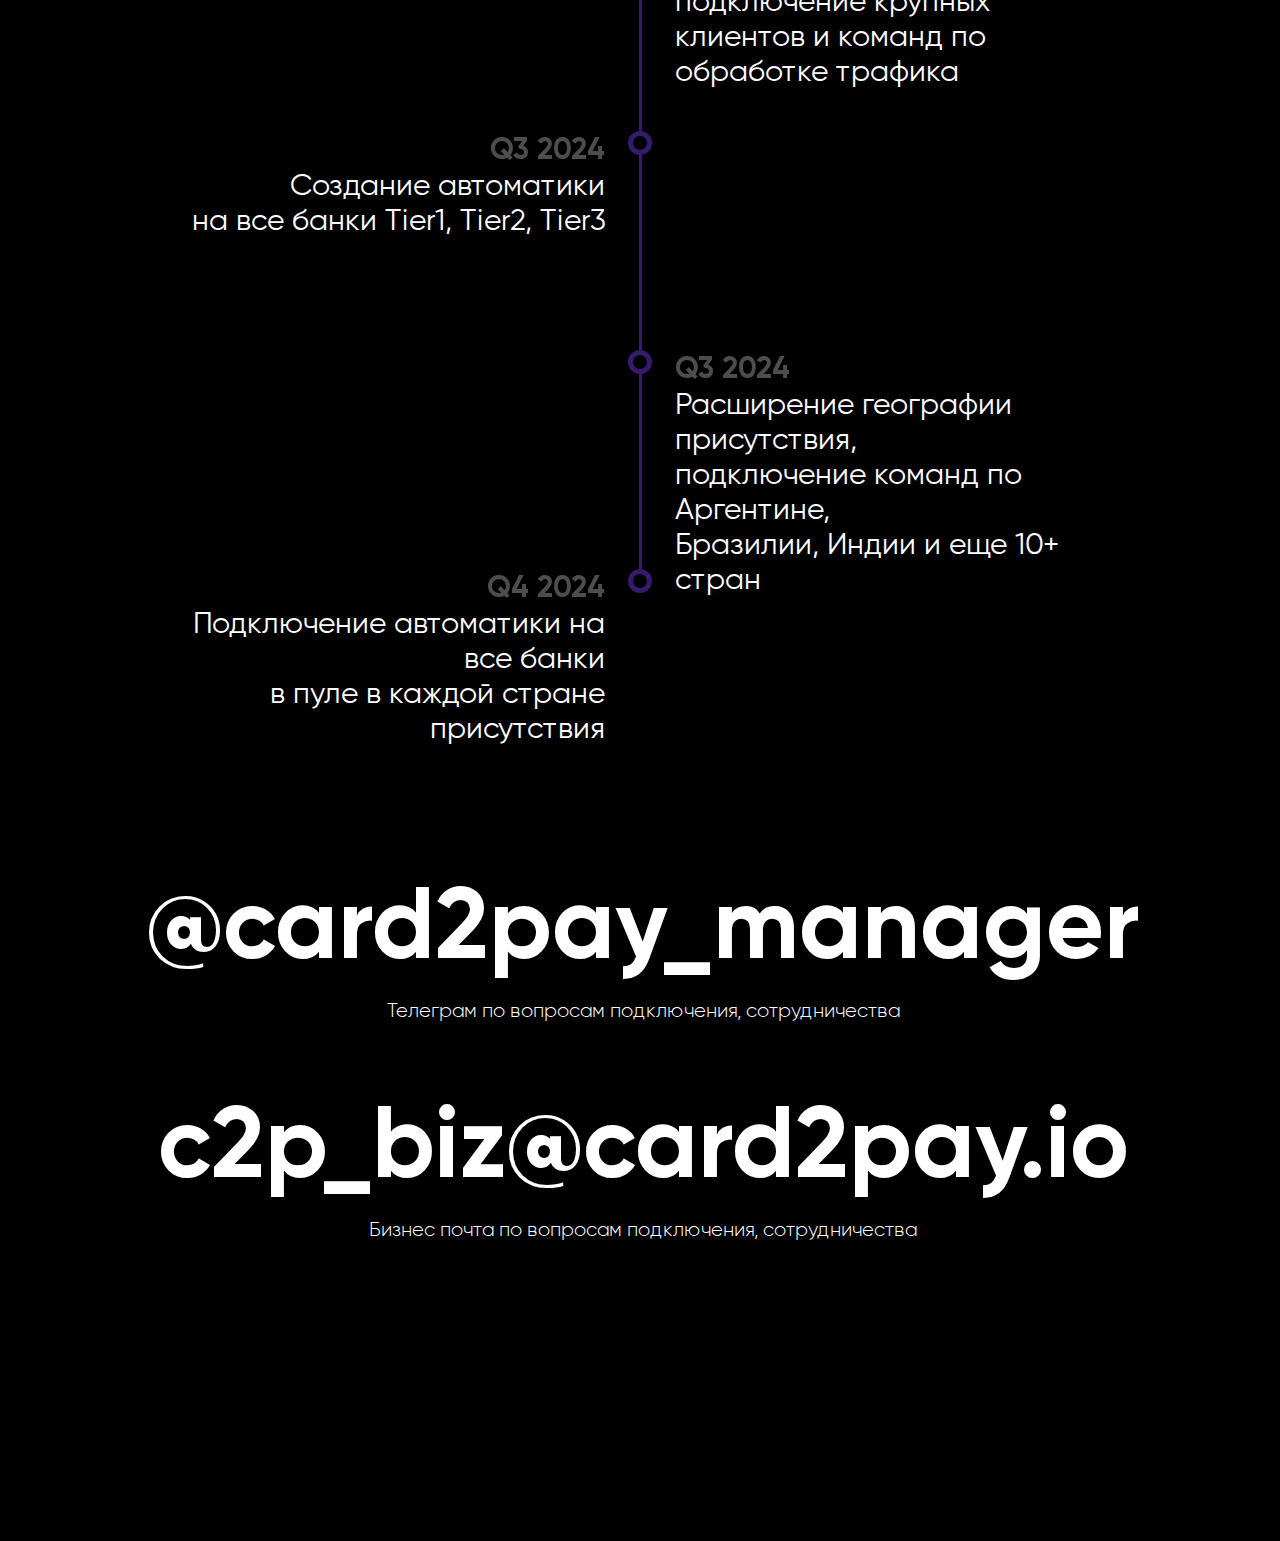
==== commit 234377eb: "update: index3" ====
--- a/index3.html
+++ b/index3.html
@@ -20,7 +20,7 @@
         <div class="g2"></div>
         <div class="g3"></div>
         <div class="g4"></div>
-        <div class="g5"></div>
+        <!-- <div class="g5"></div> -->
         <div class="interactive"></div>
       </div>
     </div>
--- a/style3.css
+++ b/style3.css
@@ -128,12 +128,11 @@
 
   width: var(--circle-size);
   height: var(--circle-size);
-  top: calc(350% - var(--circle-size) / 2);
+  /* top: calc(350% - var(--circle-size) / 2); */
+  top: 2400px;
   left: calc(70% - var(--circle-size) / 2);
-
   transform-origin: calc(50% - 200px);
   animation: moveHorizontal 40s ease infinite;
-
   opacity: 0.7;
 }
 
@@ -144,7 +143,8 @@
 
   width: calc(var(--circle-size) * 2);
   height: calc(var(--circle-size) * 2);
-  top: calc(250% - var(--circle-size));
+  /* top: calc(250% - var(--circle-size)); */
+  top: 900px;
   left: calc(50% - var(--circle-size));
 
   transform-origin: calc(50% - 800px) calc(50% + 200px);
@@ -164,6 +164,14 @@
   left: -50%;
 
   opacity: 0.7;
+}
+
+.g1,
+.g2,
+.g3,
+.g4,
+.g5 {
+  overflow: hidden;
 }
 
 
@@ -244,6 +252,11 @@
 
 .test {
   position: relative;
+
+  top: 0;
+    left: 50%;
+    transform: translate(-50%, 0);
+    width: 100%;
 }
 
 .test2 {
@@ -253,6 +266,8 @@
   left: 50%;
   transform: translate(-50%, 0%);
   width: 100%;
+
+  overflow: hidden;
 }
 
 .wrapper-page {
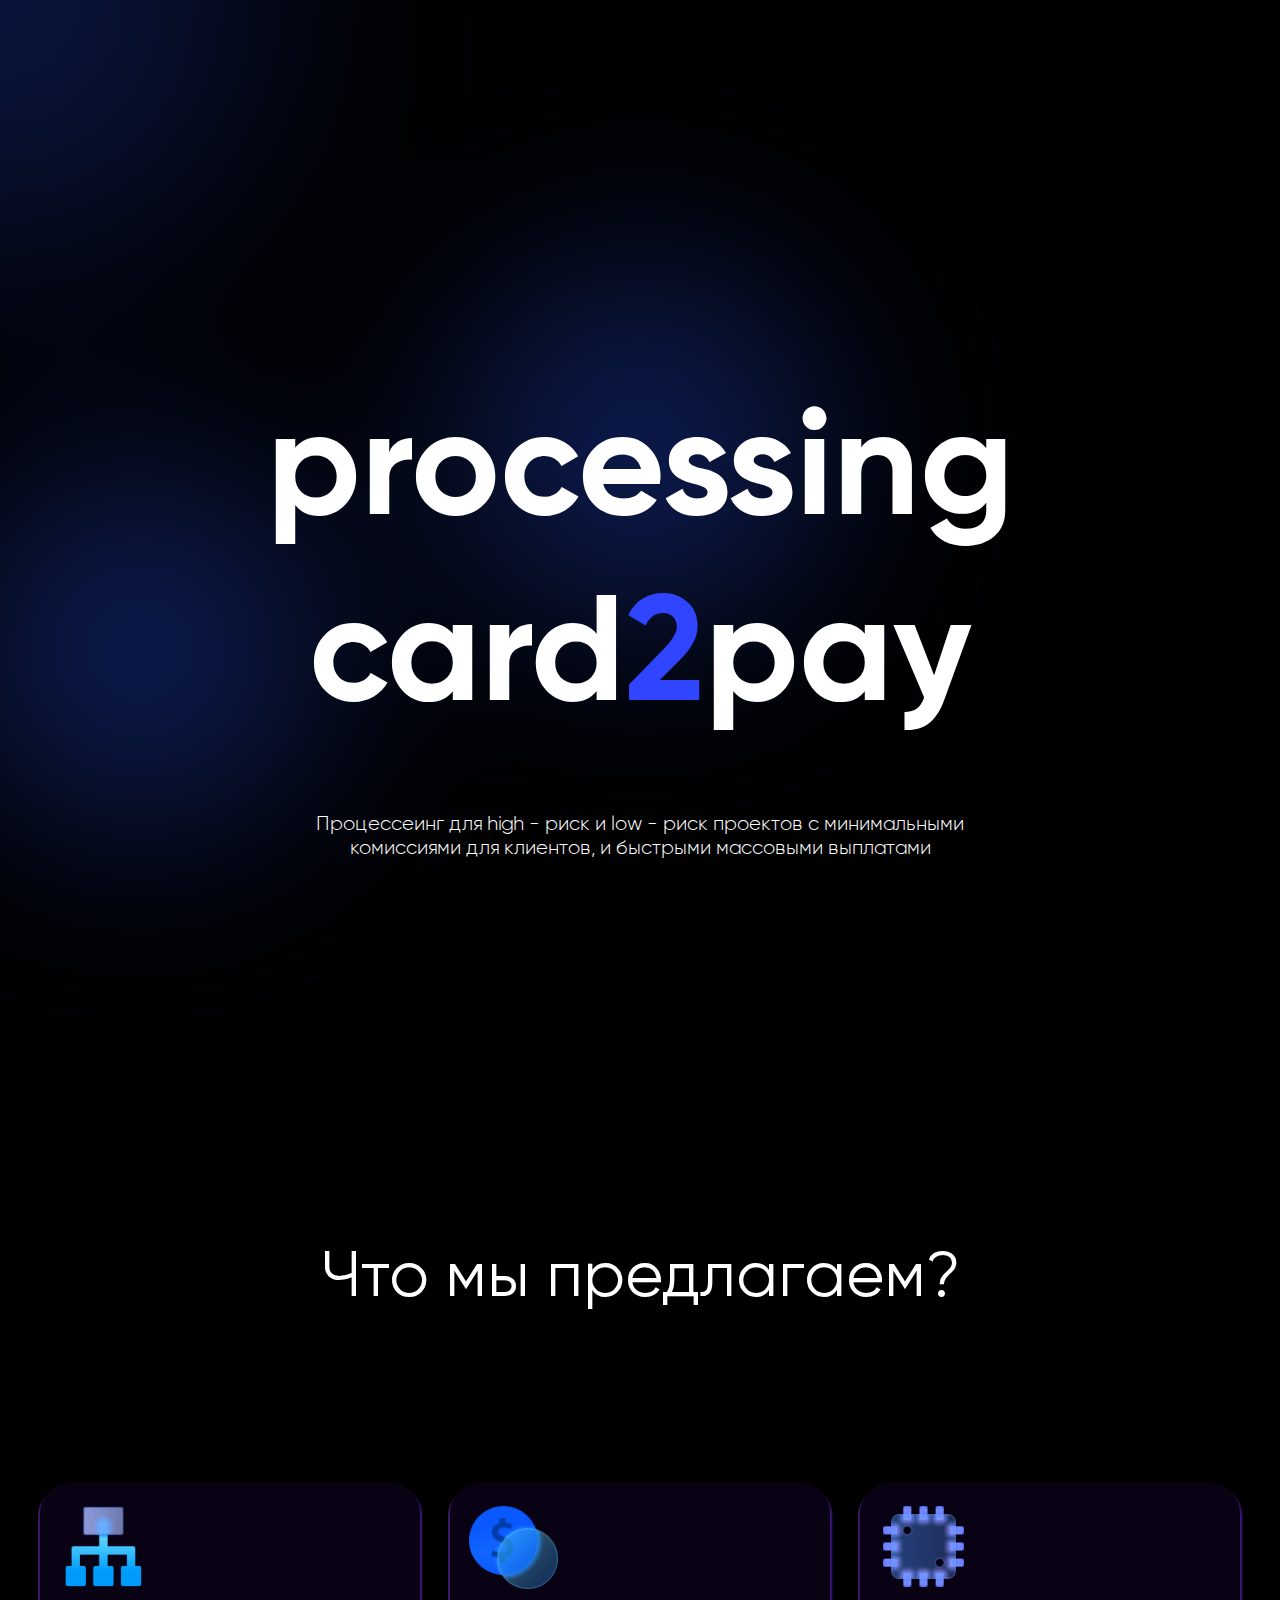
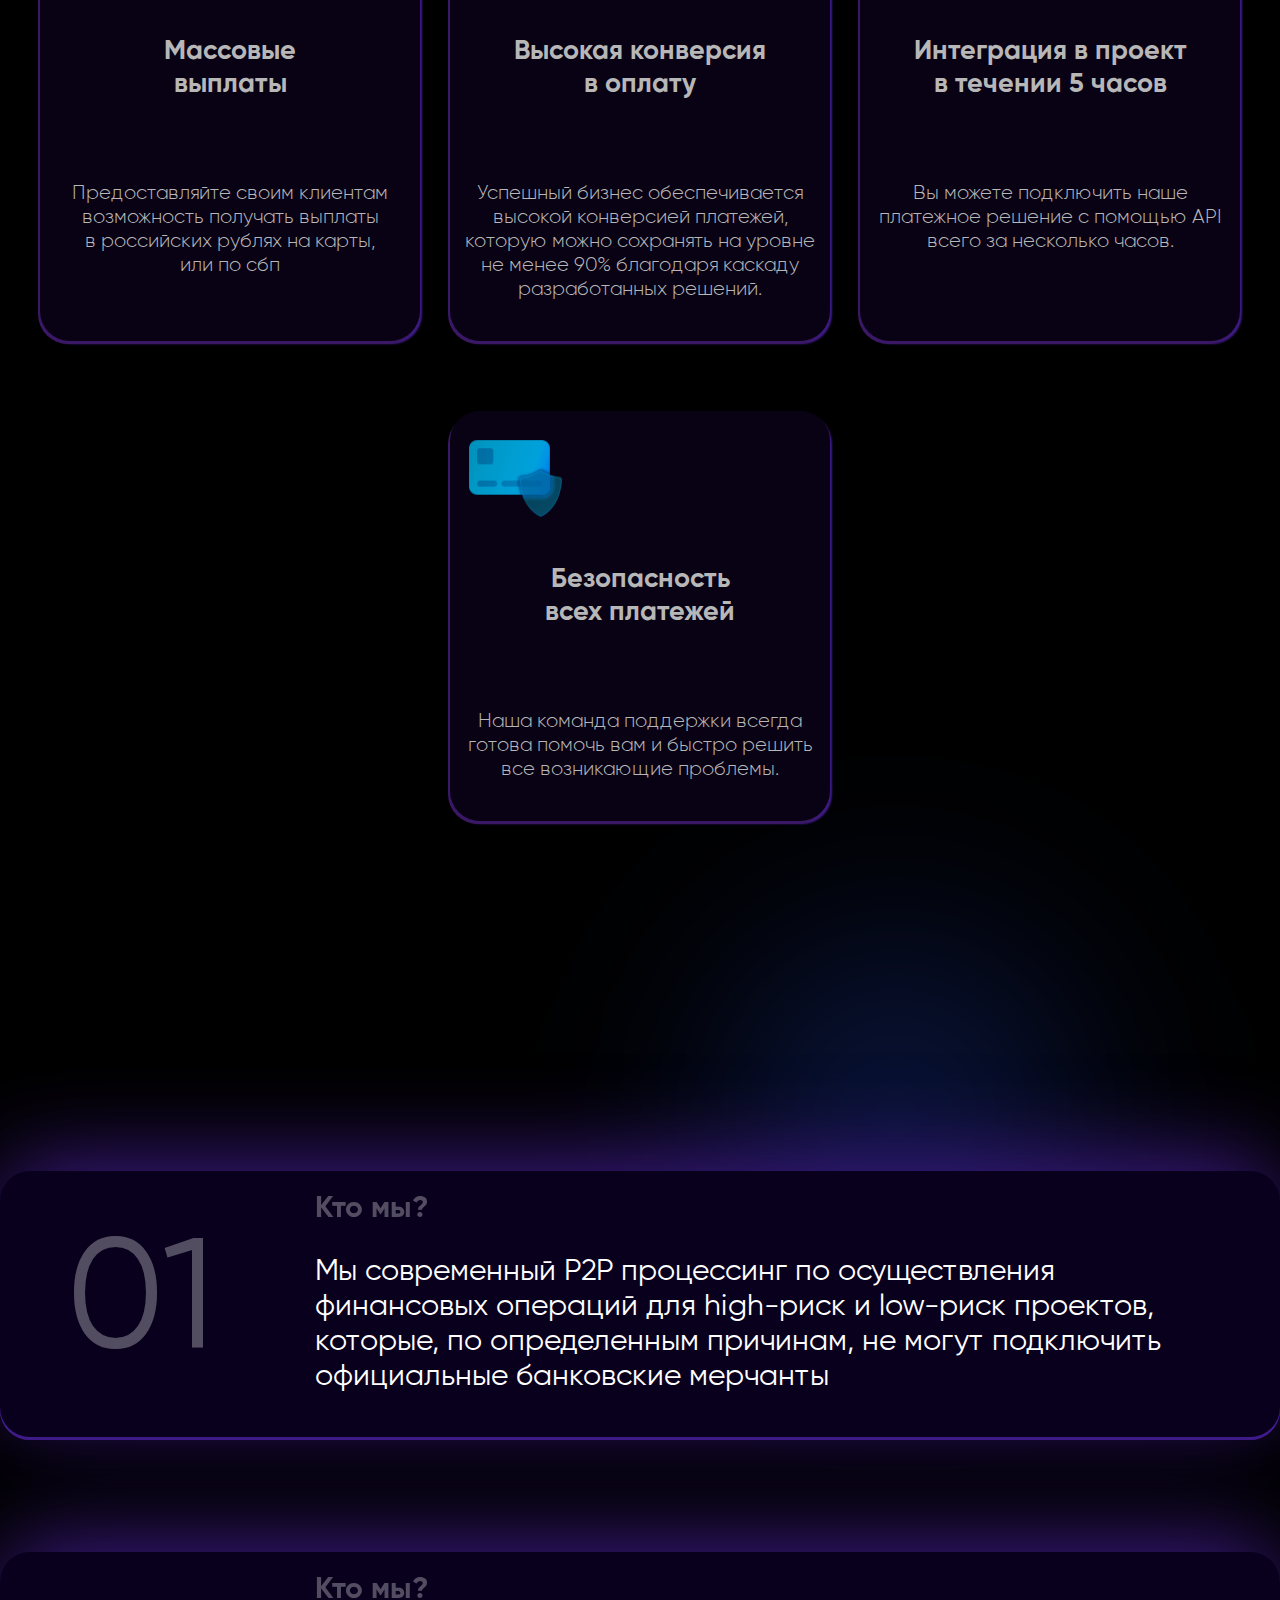
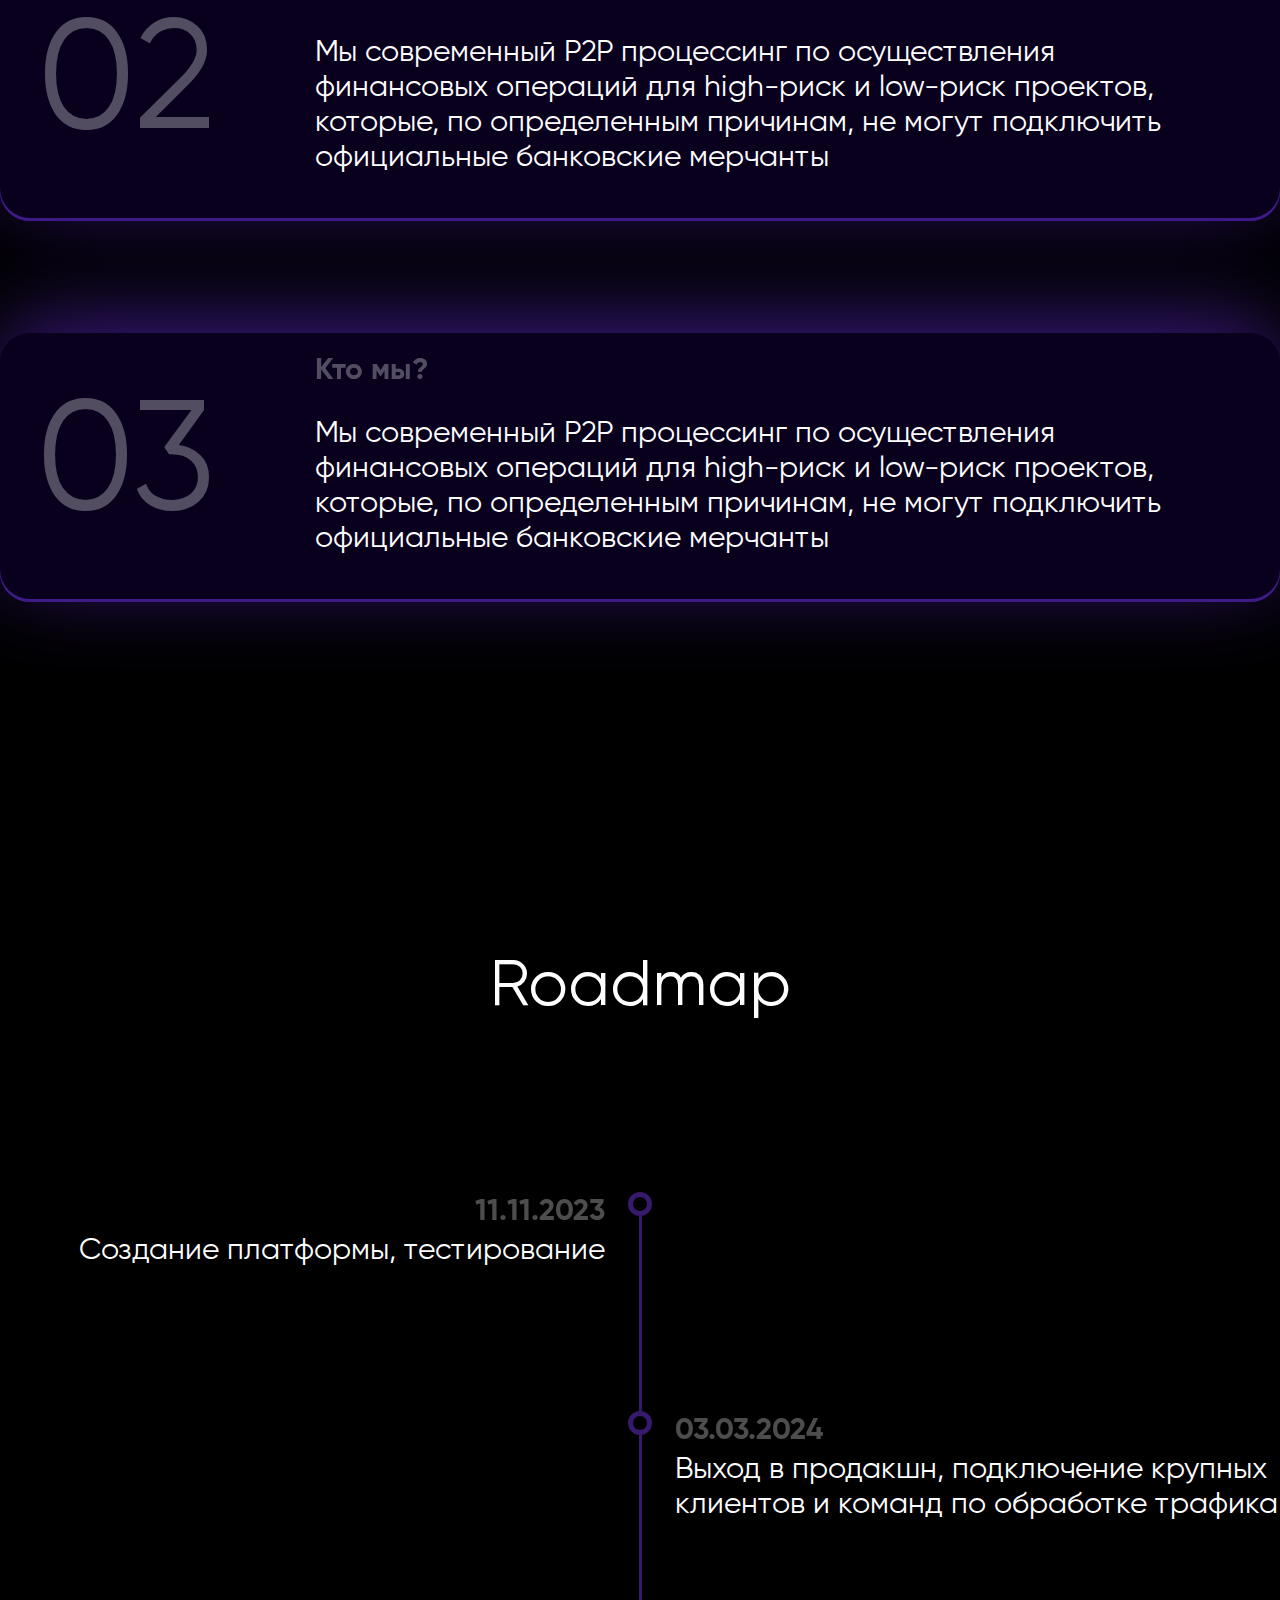
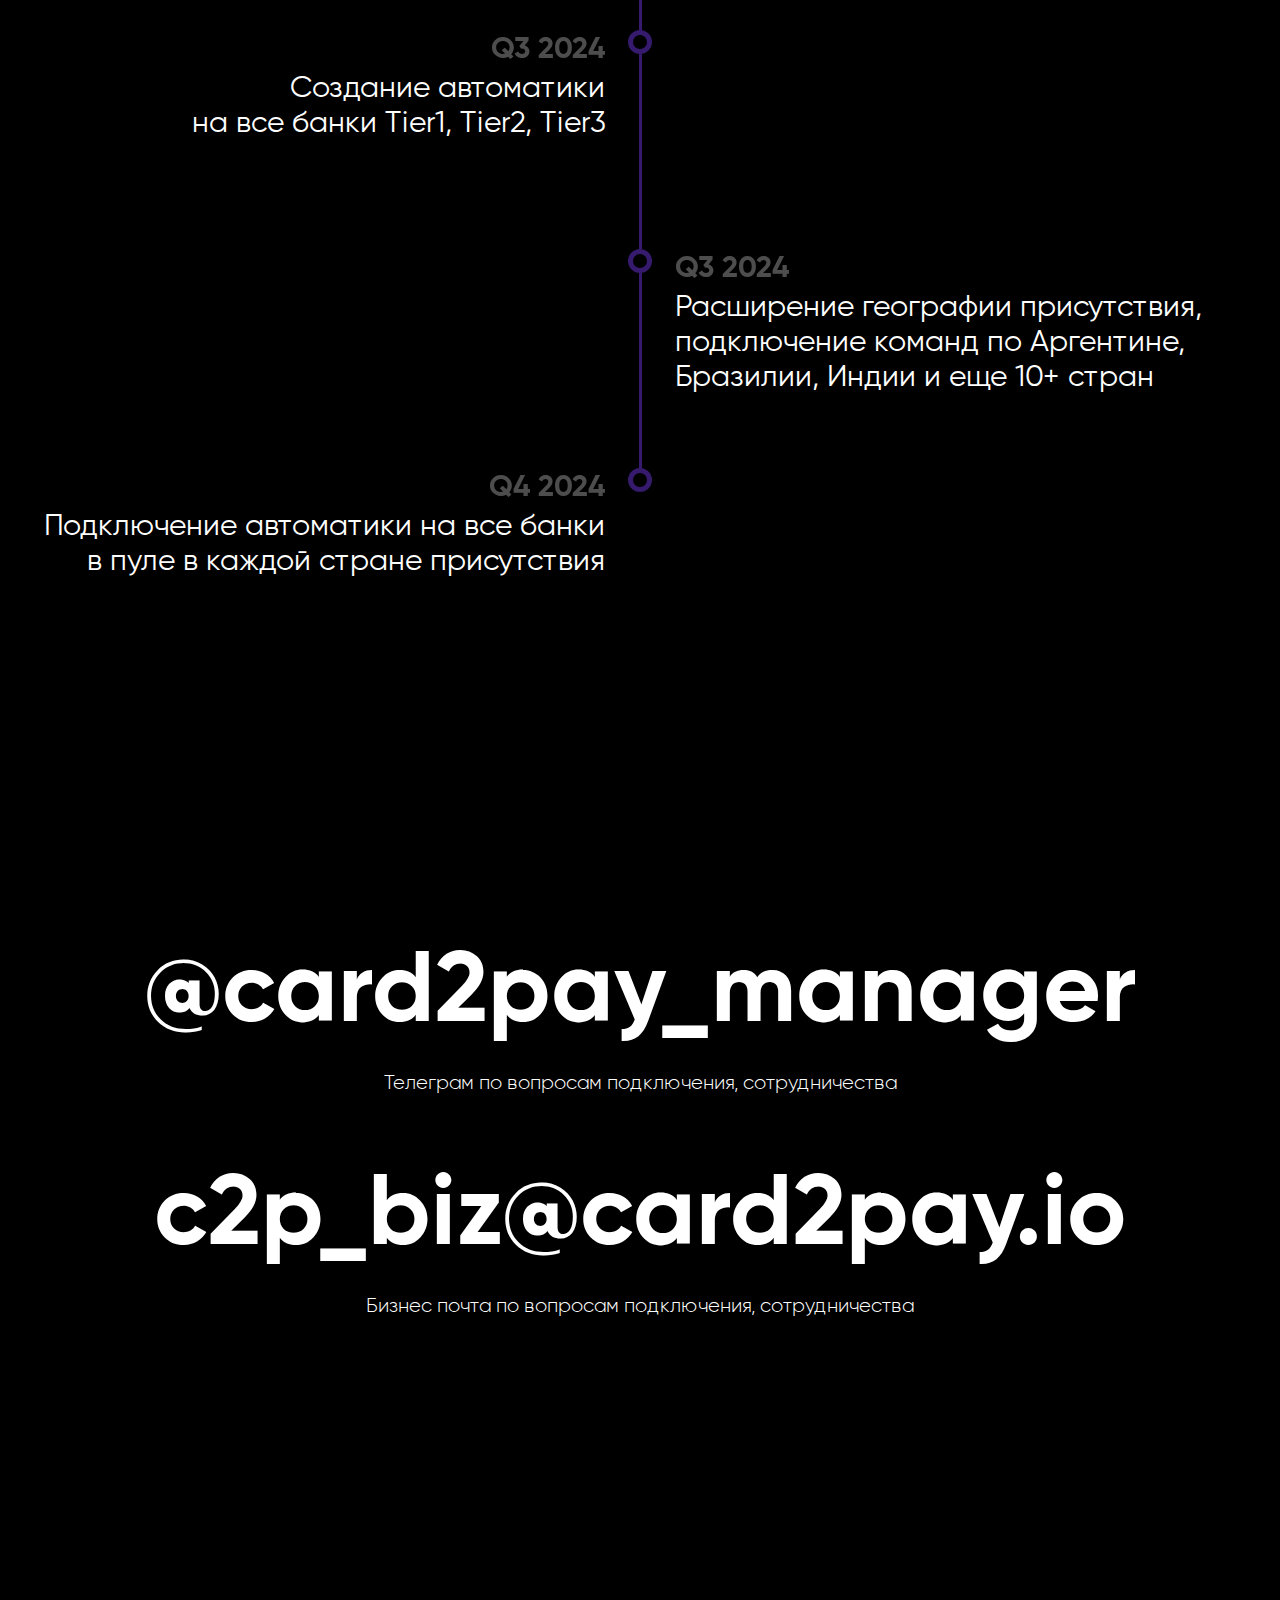
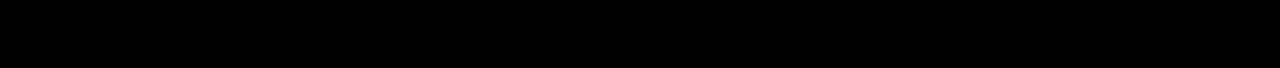
==== commit 02aeb1d1: "fix: edit css" ====
--- a/index3.html
+++ b/index3.html
@@ -27,12 +27,12 @@
 
     <div class='test2'>
       <div class="wrapper-page">
-        <section class="header">
+        <div class="header">
           <h1>processing card<span>2</span>pay</h1>
           <p class="description">Процессеинг для high - риск и low - риск проектов
             с минимальными комиссиями для клиентов,
             и быстрыми массовыми выплатами</p>
-        </section>
+        </div>
 
         <section>
           <h2>Что мы предлагаем?</h2>
--- a/style3.css
+++ b/style3.css
@@ -84,7 +84,7 @@
   left: calc(50% - var(--circle-size) / 2);
 
   transform-origin: center center;
-  animation: moveVertical 60s ease infinite;
+  animation: moveVertical 30s ease infinite;
 
   opacity: 1;
 }
@@ -116,7 +116,7 @@
   left: calc(50% - var(--circle-size) / 2 - 500px);
 
   transform-origin: calc(50% + 400px);
-  animation: moveInCircle 40s linear infinite;
+  animation: moveInCircle 30s linear infinite;
 
   opacity: 1;
 }
@@ -132,7 +132,7 @@
   top: 2400px;
   left: calc(70% - var(--circle-size) / 2);
   transform-origin: calc(50% - 200px);
-  animation: moveHorizontal 40s ease infinite;
+  animation: moveHorizontal 30s ease infinite;
   opacity: 0.7;
 }
 
@@ -180,19 +180,34 @@
   src: url("./fonts/Gilroy-Regular.ttf");
 }
 
+/* @font-face {
+  font-family: "GilroyBold";
+  src: url("../../fonts/Gilroy-Bold.ttf");
+} */
+
 @font-face {
   font-family: "GilroyBold";
-  src: url("../../fonts/Gilroy-Bold.ttf");
-}
+  src: url("../../fonts/Gilroy-Bold.otf");
+}
+
+/* @font-face {
+  font-family: "GilroyLight";
+  src: url("./fonts/Gilroy-Light.ttf");
+} */
 
 @font-face {
   font-family: "GilroyLight";
-  src: url("./fonts/Gilroy-Light.ttf");
-}
+  src: url("./fonts/Gilroy-Light.woff");
+}
+
+/* @font-face {
+  font-family: "GilroyMedium";
+  src: url("./fonts/Gilroy-Medium.ttf");
+} */
 
 @font-face {
   font-family: "GilroyMedium";
-  src: url("./fonts/Gilroy-Medium.ttf");
+  src: url("./fonts/GilroyMedium.ttf");
 }
 
 /* @font-face {
@@ -254,9 +269,9 @@
   position: relative;
 
   top: 0;
-    left: 50%;
-    transform: translate(-50%, 0);
-    width: 100%;
+  left: 50%;
+  transform: translate(-50%, 0);
+  width: 100%;
 }
 
 .test2 {
@@ -271,9 +286,9 @@
 }
 
 .wrapper-page {
-  max-width: 1920px;
+  max-width: 1620px;
   margin: auto;
-  padding: 120px 30px;
+  /* padding: 120px 30px; */
 }
 
 section {
@@ -318,7 +333,8 @@
   flex-wrap: wrap;
   justify-content: center;
   row-gap: 70px;
-  column-gap: 35px;
+  /* column-gap: 35px; */
+  column-gap: 30px;
 }
 
 .offer {
@@ -357,7 +373,7 @@
   /* border: 3px solid #310343; */
   border-radius: 30px;
   background: #09001D;
-  box-shadow: 3px 3px #3F1B89, 0 -15px 3em -6px #3F1B89;
+  box-shadow: 0px 3px #3F1B89, 0px 3px #3F1B89, 0 -15px 3em -6px #3F1B89;
   max-width: 1535px;
   margin: auto;
 }
@@ -465,16 +481,18 @@
     font-size: 30px;
   }
 
-  .wrapper-page {
+  /* .wrapper-page {
     padding: 120px 146px;
-  }
+  } */
 
   section {
-    margin-bottom: 180px;
+    /* margin-bottom: 180px; */
+    margin-bottom: 350px;
   }
 
   .header {
-    padding: 360px 0;
+    padding: 380px 0;
+    gap: 60px;
   }
 
   h1,
@@ -492,7 +510,8 @@
   }
 
   .offer {
-    width: 380px;
+    /* width: 380px; */
+    width: 350px;
   }
 
   .offer-title {
@@ -513,7 +532,7 @@
   }
 
   .about-us_item-col-2 {
-    padding: 30px 45px 45px 100px;
+    padding: 20px 45px 45px 100px;
   }
 
   .about-us_item-title,
